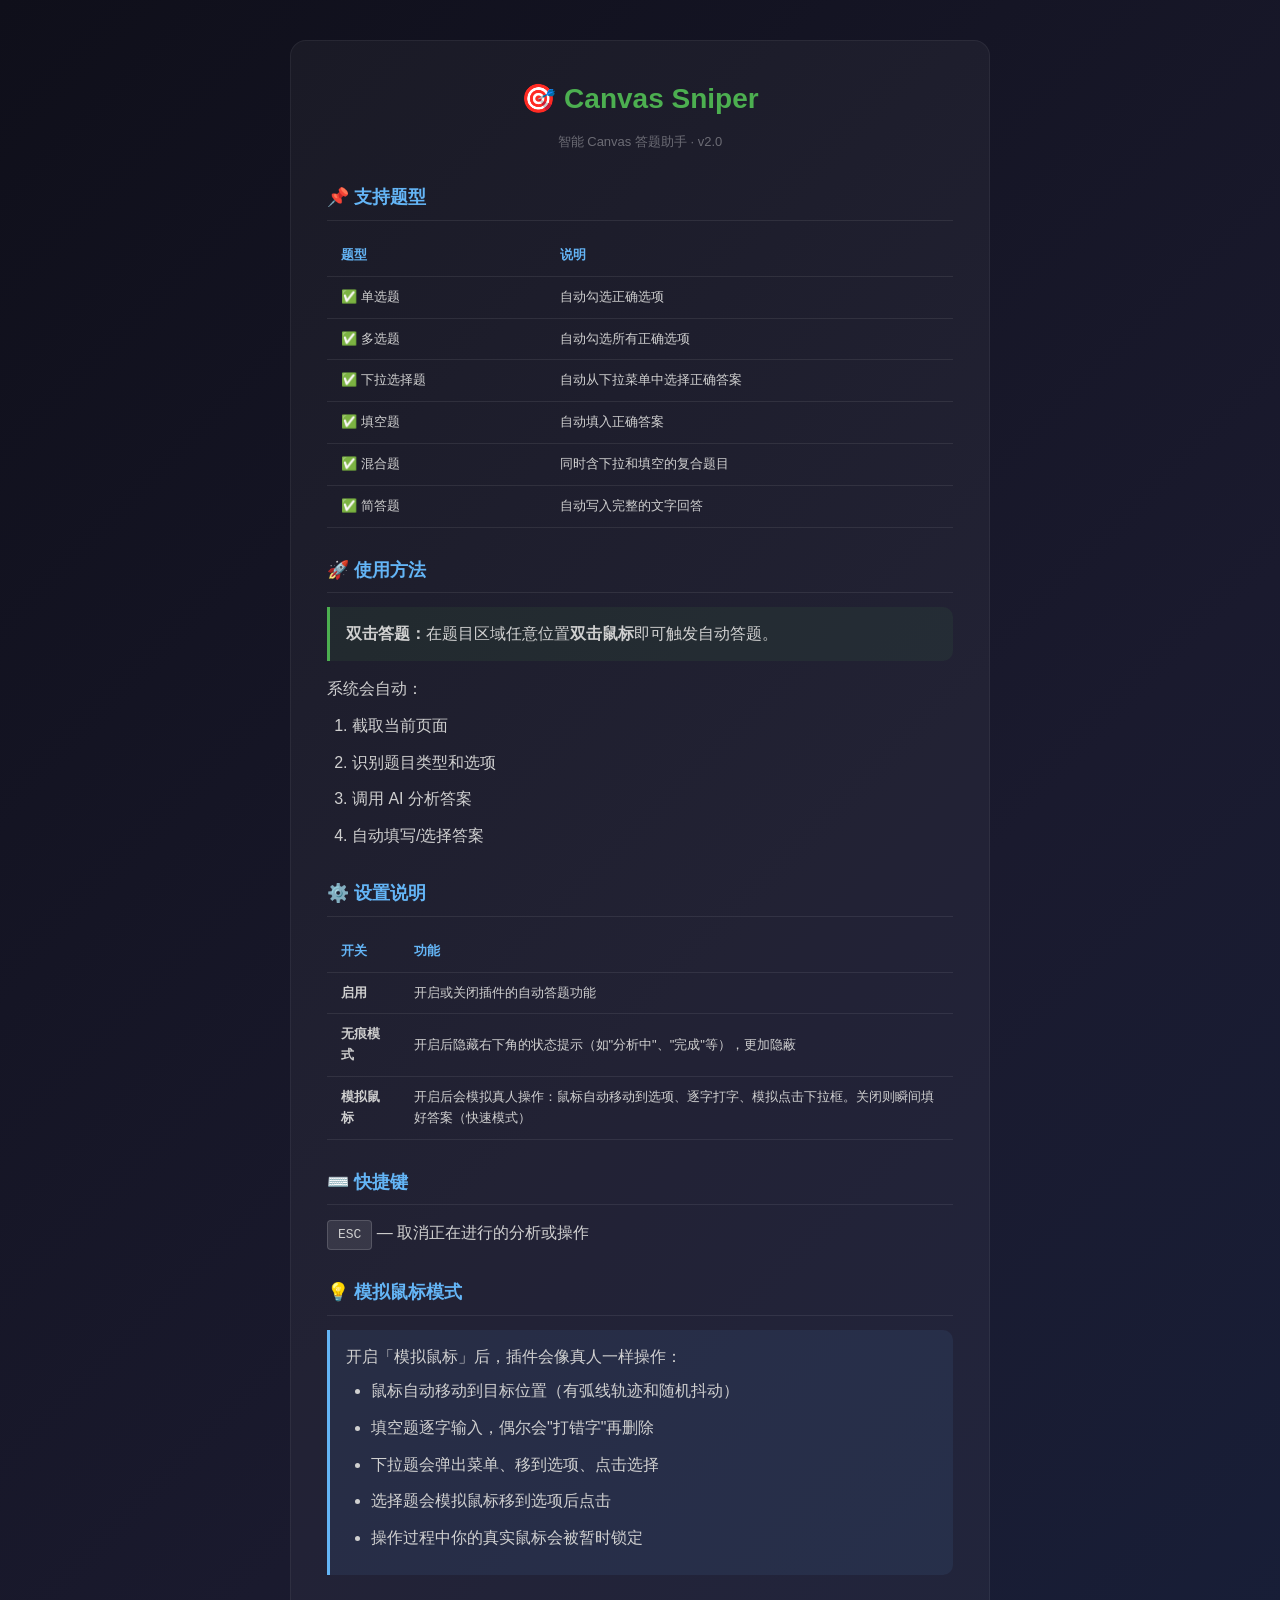
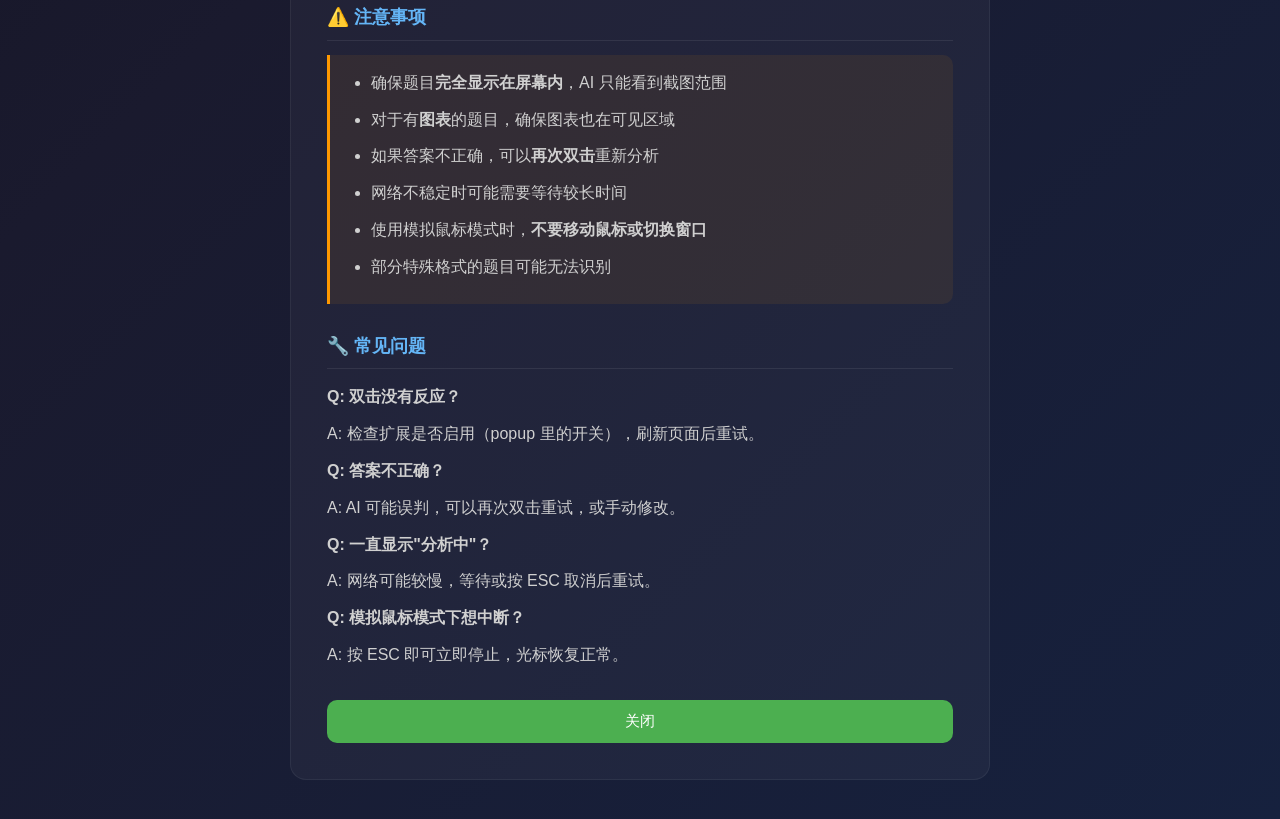
==== canvas-sniper/help.html @ f286ed9f "Initial commit: Vibe Schooling — AI-powered academic automation toolkit Three modules: - Canvas Snip" ====
<!DOCTYPE html>
<html>

<head>
    <meta charset="UTF-8">
    <title>Canvas Sniper - 使用说明</title>
    <style>
        * {
            box-sizing: border-box;
            margin: 0;
            padding: 0;
        }

        body {
            font-family: -apple-system, BlinkMacSystemFont, 'Segoe UI', Roboto, sans-serif;
            background: linear-gradient(135deg, #0f0f1a 0%, #1a1a2e 50%, #16213e 100%);
            color: #d0d0d0;
            min-height: 100vh;
            padding: 40px 20px;
            line-height: 1.6;
        }

        .container {
            max-width: 700px;
            margin: 0 auto;
            background: rgba(255, 255, 255, 0.04);
            border-radius: 16px;
            padding: 36px;
            border: 1px solid rgba(255, 255, 255, 0.06);
        }

        h1 {
            color: #4CAF50;
            text-align: center;
            margin-bottom: 8px;
            font-size: 28px;
        }

        .subtitle {
            text-align: center;
            color: rgba(255, 255, 255, 0.35);
            font-size: 13px;
            margin-bottom: 30px;
        }

        h2 {
            color: #64B5F6;
            margin: 28px 0 14px 0;
            font-size: 18px;
            border-bottom: 1px solid rgba(255, 255, 255, 0.08);
            padding-bottom: 8px;
        }

        p,
        li {
            line-height: 1.8;
            margin-bottom: 8px;
        }

        ul,
        ol {
            padding-left: 25px;
        }

        .feature {
            background: rgba(76, 175, 80, 0.08);
            border-left: 3px solid #4CAF50;
            padding: 14px 16px;
            margin: 14px 0;
            border-radius: 0 10px 10px 0;
        }

        .warning {
            background: rgba(255, 152, 0, 0.08);
            border-left: 3px solid #FF9800;
            padding: 14px 16px;
            margin: 14px 0;
            border-radius: 0 10px 10px 0;
        }

        .info {
            background: rgba(100, 181, 246, 0.08);
            border-left: 3px solid #64B5F6;
            padding: 14px 16px;
            margin: 14px 0;
            border-radius: 0 10px 10px 0;
        }

        .shortcut {
            display: inline-block;
            background: rgba(255, 255, 255, 0.1);
            padding: 2px 10px;
            border-radius: 4px;
            font-family: monospace;
            font-size: 13px;
            border: 1px solid rgba(255, 255, 255, 0.15);
        }

        table {
            width: 100%;
            border-collapse: collapse;
            margin: 14px 0;
        }

        th,
        td {
            padding: 10px 14px;
            text-align: left;
            border-bottom: 1px solid rgba(255, 255, 255, 0.08);
        }

        th {
            color: #64B5F6;
            font-size: 13px;
            font-weight: 600;
        }

        td {
            font-size: 13px;
        }

        .back-btn {
            display: block;
            width: 100%;
            padding: 12px;
            background: #4CAF50;
            color: white;
            border: none;
            border-radius: 10px;
            font-size: 15px;
            cursor: pointer;
            margin-top: 30px;
            transition: background 0.2s;
        }

        .back-btn:hover {
            background: #45a049;
        }
    </style>
</head>

<body>
    <div class="container">
        <h1>🎯 Canvas Sniper</h1>
        <p class="subtitle">智能 Canvas 答题助手 · v2.0</p>

        <h2>📌 支持题型</h2>
        <table>
            <tr>
                <th>题型</th>
                <th>说明</th>
            </tr>
            <tr>
                <td>✅ 单选题</td>
                <td>自动勾选正确选项</td>
            </tr>
            <tr>
                <td>✅ 多选题</td>
                <td>自动勾选所有正确选项</td>
            </tr>
            <tr>
                <td>✅ 下拉选择题</td>
                <td>自动从下拉菜单中选择正确答案</td>
            </tr>
            <tr>
                <td>✅ 填空题</td>
                <td>自动填入正确答案</td>
            </tr>
            <tr>
                <td>✅ 混合题</td>
                <td>同时含下拉和填空的复合题目</td>
            </tr>
            <tr>
                <td>✅ 简答题</td>
                <td>自动写入完整的文字回答</td>
            </tr>
        </table>

        <h2>🚀 使用方法</h2>
        <div class="feature">
            <strong>双击答题：</strong>在题目区域任意位置<strong>双击鼠标</strong>即可触发自动答题。
        </div>
        <p>系统会自动：</p>
        <ol>
            <li>截取当前页面</li>
            <li>识别题目类型和选项</li>
            <li>调用 AI 分析答案</li>
            <li>自动填写/选择答案</li>
        </ol>

        <h2>⚙️ 设置说明</h2>
        <table>
            <tr>
                <th>开关</th>
                <th>功能</th>
            </tr>
            <tr>
                <td><strong>启用</strong></td>
                <td>开启或关闭插件的自动答题功能</td>
            </tr>
            <tr>
                <td><strong>无痕模式</strong></td>
                <td>开启后隐藏右下角的状态提示（如"分析中"、"完成"等），更加隐蔽</td>
            </tr>
            <tr>
                <td><strong>模拟鼠标</strong></td>
                <td>开启后会模拟真人操作：鼠标自动移动到选项、逐字打字、模拟点击下拉框。关闭则瞬间填好答案（快速模式）</td>
            </tr>
        </table>

        <h2>⌨️ 快捷键</h2>
        <p><span class="shortcut">ESC</span> — 取消正在进行的分析或操作</p>

        <h2>💡 模拟鼠标模式</h2>
        <div class="info">
            开启「模拟鼠标」后，插件会像真人一样操作：
            <ul style="margin-top: 8px;">
                <li>鼠标自动移动到目标位置（有弧线轨迹和随机抖动）</li>
                <li>填空题逐字输入，偶尔会"打错字"再删除</li>
                <li>下拉题会弹出菜单、移到选项、点击选择</li>
                <li>选择题会模拟鼠标移到选项后点击</li>
                <li>操作过程中你的真实鼠标会被暂时锁定</li>
            </ul>
        </div>

        <h2>⚠️ 注意事项</h2>
        <div class="warning">
            <ul>
                <li>确保题目<strong>完全显示在屏幕内</strong>，AI 只能看到截图范围</li>
                <li>对于有<strong>图表</strong>的题目，确保图表也在可见区域</li>
                <li>如果答案不正确，可以<strong>再次双击</strong>重新分析</li>
                <li>网络不稳定时可能需要等待较长时间</li>
                <li>使用模拟鼠标模式时，<strong>不要移动鼠标或切换窗口</strong></li>
                <li>部分特殊格式的题目可能无法识别</li>
            </ul>
        </div>

        <h2>🔧 常见问题</h2>
        <p><strong>Q: 双击没有反应？</strong></p>
        <p>A: 检查扩展是否启用（popup 里的开关），刷新页面后重试。</p>

        <p><strong>Q: 答案不正确？</strong></p>
        <p>A: AI 可能误判，可以再次双击重试，或手动修改。</p>

        <p><strong>Q: 一直显示"分析中"？</strong></p>
        <p>A: 网络可能较慢，等待或按 ESC 取消后重试。</p>

        <p><strong>Q: 模拟鼠标模式下想中断？</strong></p>
        <p>A: 按 ESC 即可立即停止，光标恢复正常。</p>

        <button class="back-btn" onclick="window.close()">关闭</button>
    </div>
</body>

</html>
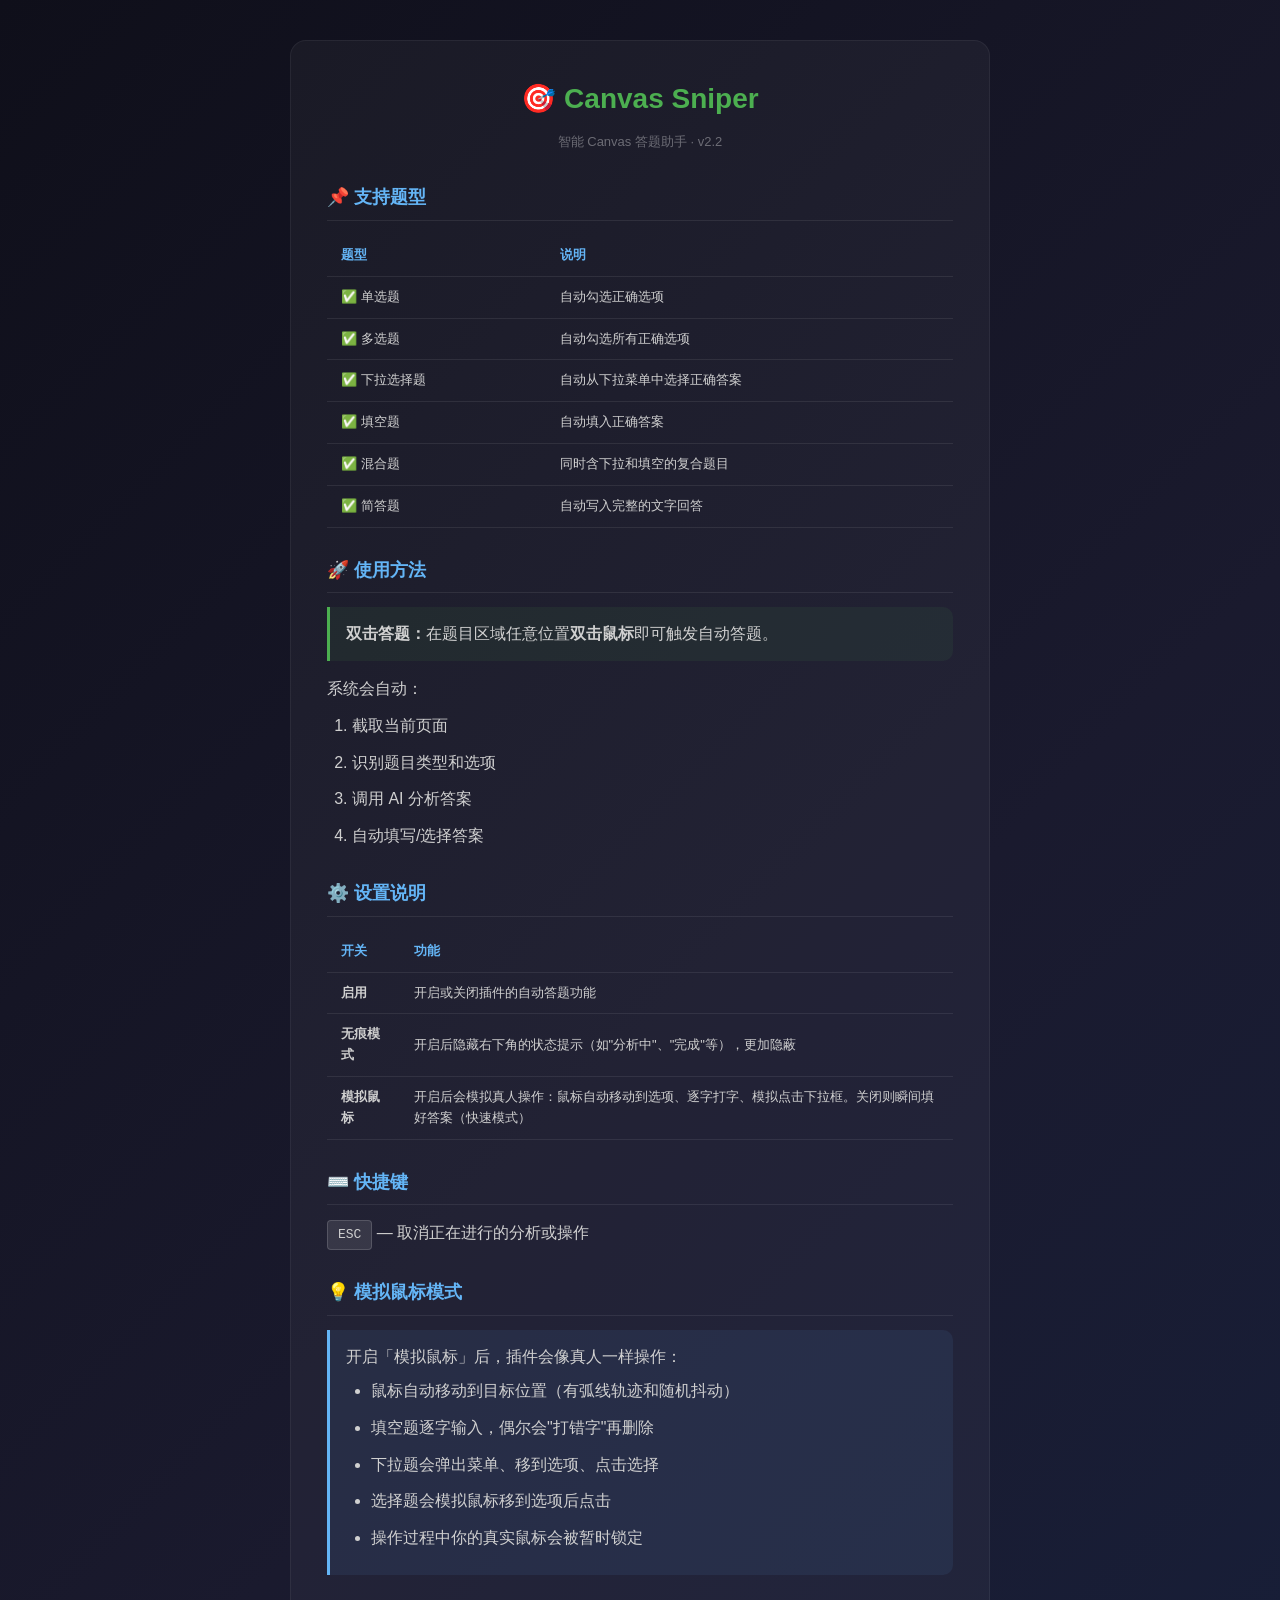
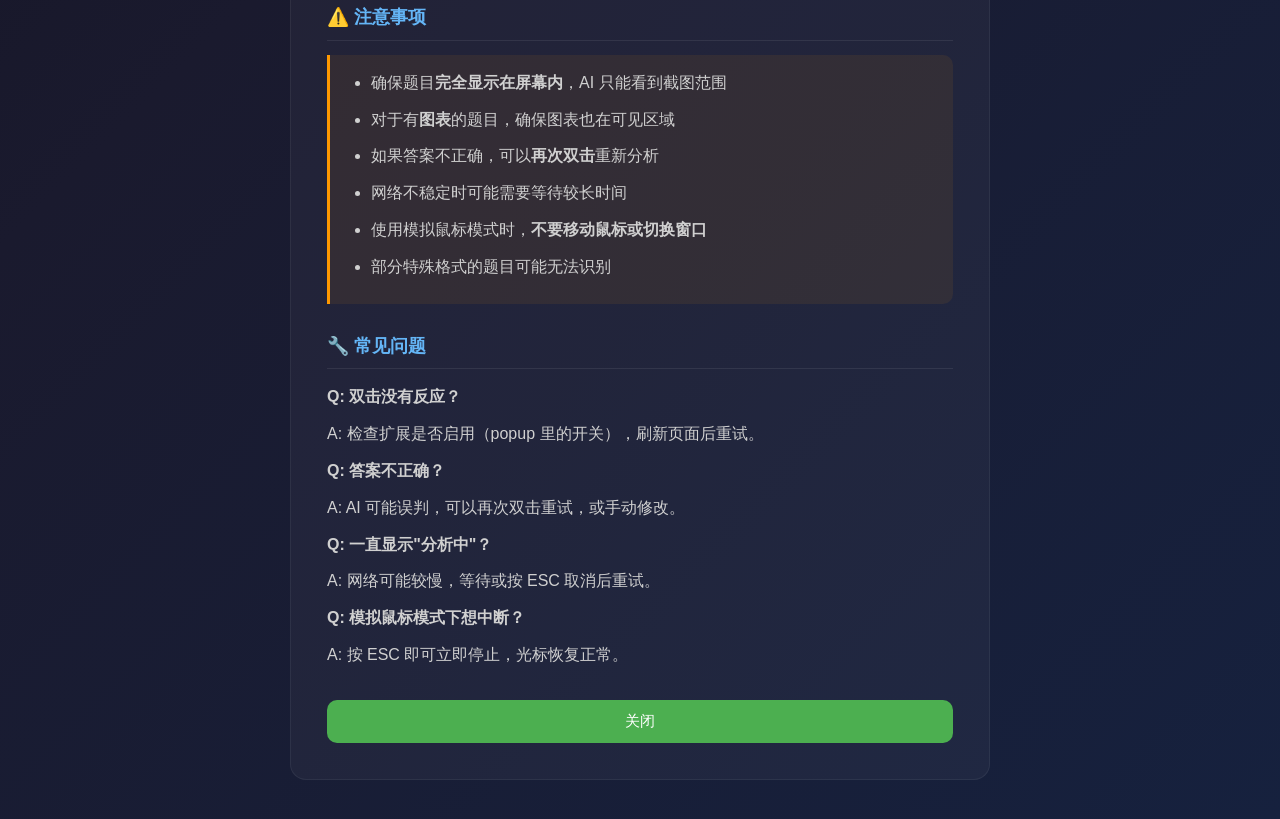
==== commit 7c2f87a4: "Update docs for the OpenAI->Azure TTS migration and other drift - README (EN+CN), .env.example: the " ====
--- a/canvas-sniper/help.html
+++ b/canvas-sniper/help.html
@@ -142,7 +142,7 @@
 <body>
     <div class="container">
         <h1>🎯 Canvas Sniper</h1>
-        <p class="subtitle">智能 Canvas 答题助手 · v2.0</p>
+        <p class="subtitle">智能 Canvas 答题助手 · v2.2</p>
 
         <h2>📌 支持题型</h2>
         <table>
